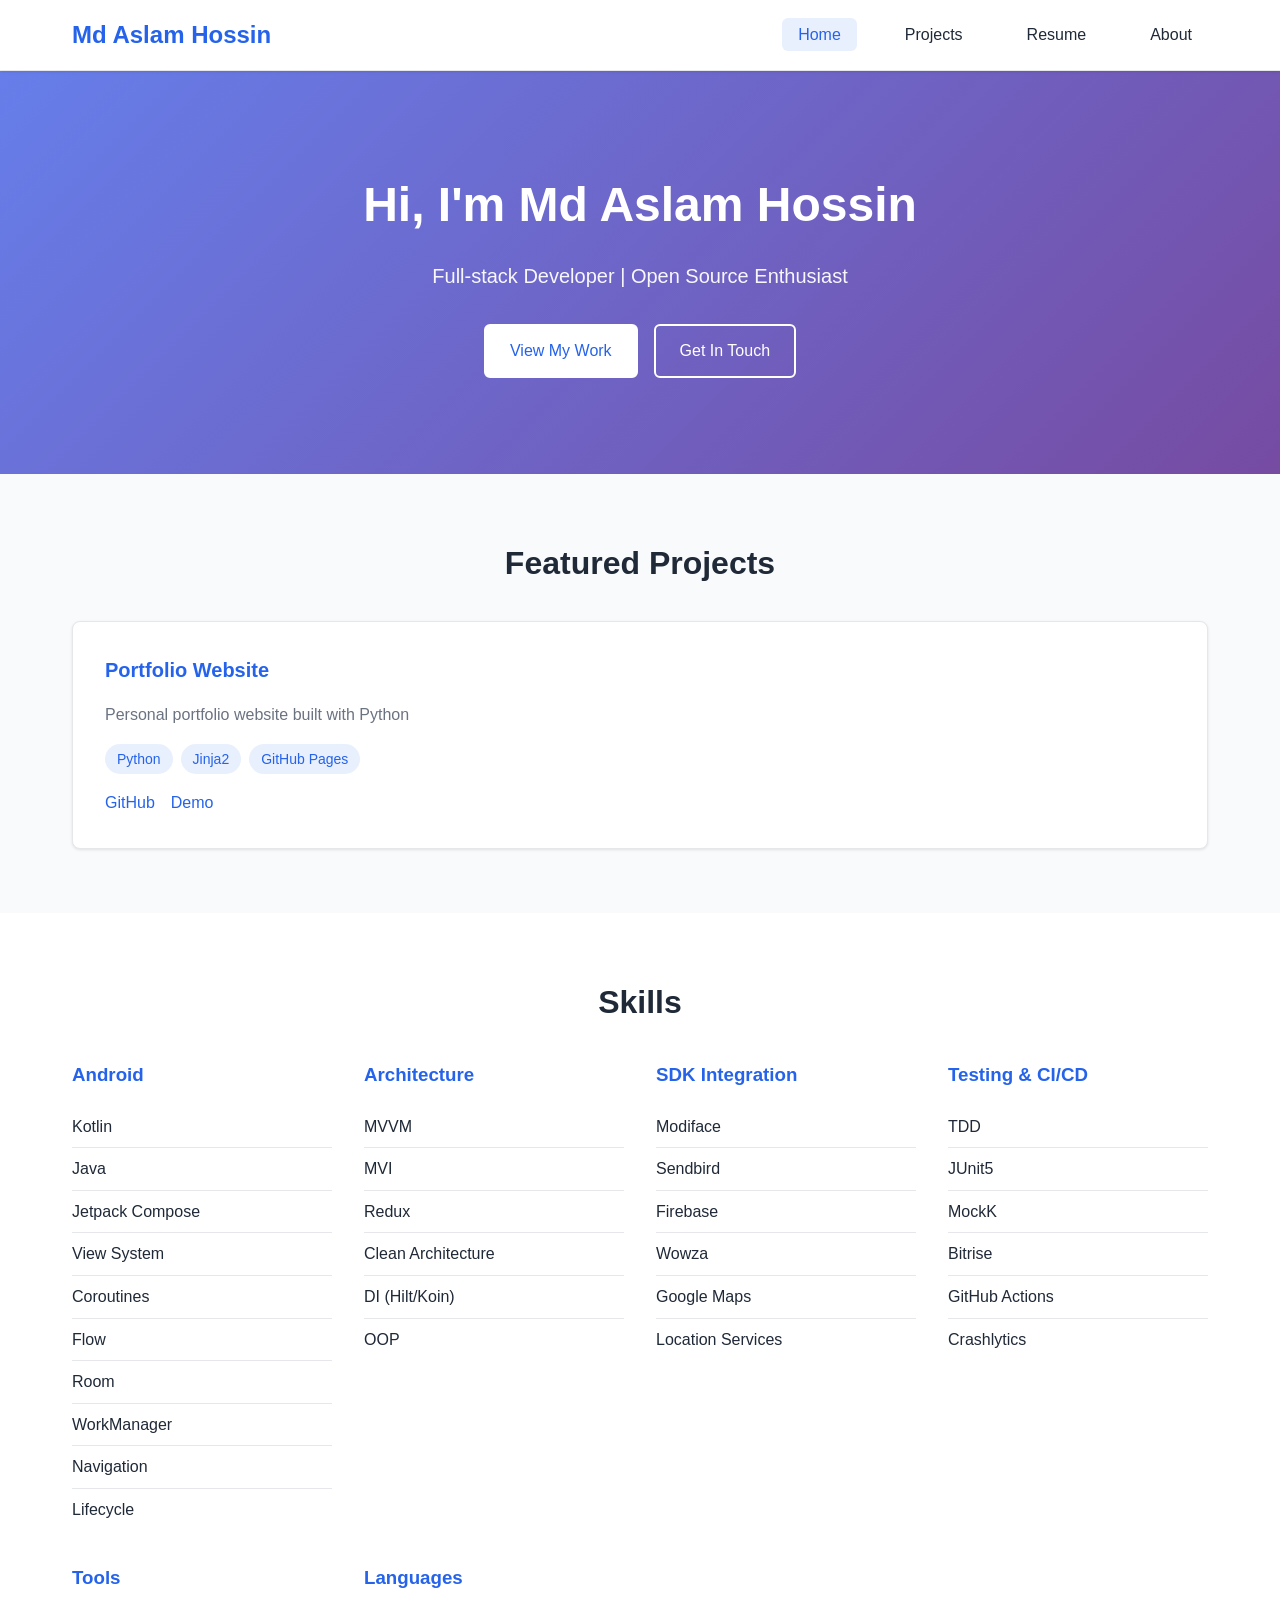
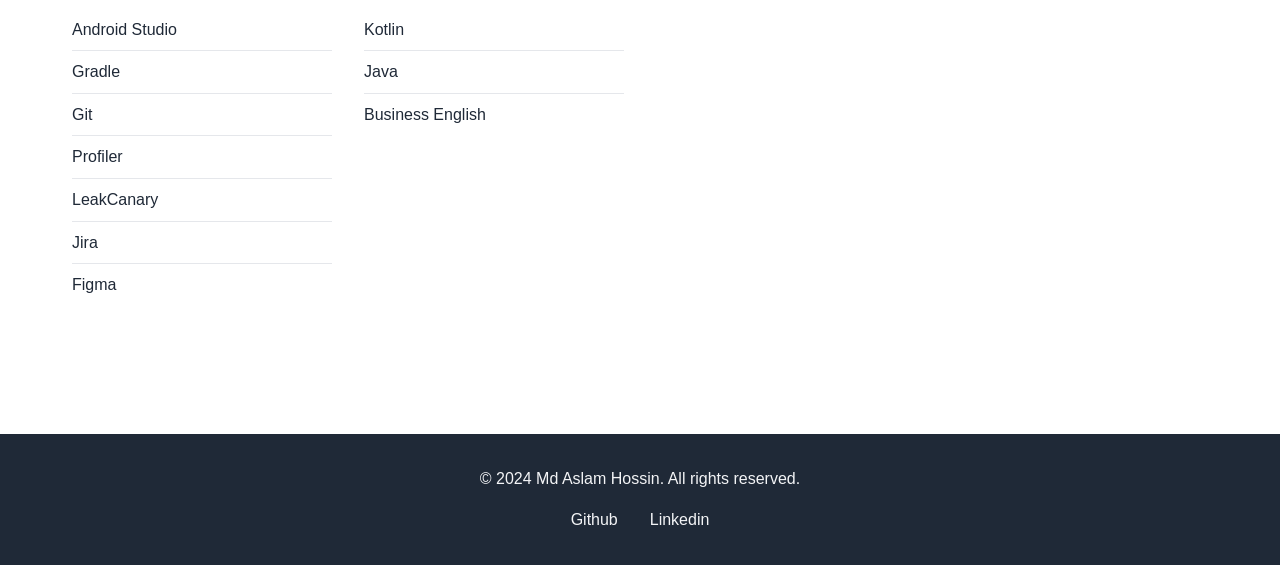
==== docs/index.html @ 5439908a "Initial portfolio commit with resume" ====
<!DOCTYPE html>
<html lang="en">
<head>
    <meta charset="UTF-8">
    <meta name="viewport" content="width=device-width, initial-scale=1.0">
    <title>Md Aslam Hossin - Android Engineer</title>
    <meta name="description" content="Android Engineer with 9+ years of experience in mobile development">
    <link rel="stylesheet" href="https://aslamhossin.github.io/static/style.css">
</head>
<body>
    <nav class="navbar">
        <div class="nav-container">
            <a href="/" class="nav-logo">Md Aslam Hossin</a>
            <ul class="nav-menu">
                <li class="nav-item"><a href="/" class="nav-link active">Home</a></li>
                <li class="nav-item"><a href="/projects.html" class="nav-link">Projects</a></li>
                <li class="nav-item"><a href="/resume.html" class="nav-link">Resume</a></li>
                <li class="nav-item"><a href="/about.html" class="nav-link">About</a></li>
            </ul>
        </div>
    </nav>

    <header class="hero">
        <div class="hero-content">
            <h1>Hi, I'm Md Aslam Hossin</h1>
            <p class="subtitle">Full-stack Developer | Open Source Enthusiast</p>
            <div class="cta-buttons">
                <a href="/projects.html" class="btn btn-primary">View My Work</a>
                <a href="mailto:aslam.iit.ju41@gmail.com" class="btn btn-secondary">Get In Touch</a>
            </div>
        </div>
    </header>

    <section class="featured-projects">
        <div class="container">
            <h2>Featured Projects</h2>
            <div class="projects-grid">
                
                <div class="project-card">
                    <h3>Portfolio Website</h3>
                    <p>Personal portfolio website built with Python</p>
                    <div class="tech-stack">
                        
                        <span class="tech-tag">Python</span>
                        
                        <span class="tech-tag">Jinja2</span>
                        
                        <span class="tech-tag">GitHub Pages</span>
                        
                    </div>
                    <div class="project-links">
                        <a href="https://github.com/aslamhossin/aslamhossin.github.io" target="_blank">GitHub</a>
                        
                        <a href="https://aslamhossin.github.io" target="_blank">Demo</a>
                        
                    </div>
                </div>
                
            </div>
        </div>
    </section>

    <section class="skills">
        <div class="container">
            <h2>Skills</h2>
            <div class="skills-grid">
                
                <div class="skill-category">
                    <h3>Android</h3>
                    <ul>
                        
                        <li>Kotlin</li>
                        
                        <li>Java</li>
                        
                        <li>Jetpack Compose</li>
                        
                        <li>View System</li>
                        
                        <li>Coroutines</li>
                        
                        <li>Flow</li>
                        
                        <li>Room</li>
                        
                        <li>WorkManager</li>
                        
                        <li>Navigation</li>
                        
                        <li>Lifecycle</li>
                        
                    </ul>
                </div>
                
                <div class="skill-category">
                    <h3>Architecture</h3>
                    <ul>
                        
                        <li>MVVM</li>
                        
                        <li>MVI</li>
                        
                        <li>Redux</li>
                        
                        <li>Clean Architecture</li>
                        
                        <li>DI (Hilt/Koin)</li>
                        
                        <li>OOP</li>
                        
                    </ul>
                </div>
                
                <div class="skill-category">
                    <h3>SDK Integration</h3>
                    <ul>
                        
                        <li>Modiface</li>
                        
                        <li>Sendbird</li>
                        
                        <li>Firebase</li>
                        
                        <li>Wowza</li>
                        
                        <li>Google Maps</li>
                        
                        <li>Location Services</li>
                        
                    </ul>
                </div>
                
                <div class="skill-category">
                    <h3>Testing &amp; CI/CD</h3>
                    <ul>
                        
                        <li>TDD</li>
                        
                        <li>JUnit5</li>
                        
                        <li>MockK</li>
                        
                        <li>Bitrise</li>
                        
                        <li>GitHub Actions</li>
                        
                        <li>Crashlytics</li>
                        
                    </ul>
                </div>
                
                <div class="skill-category">
                    <h3>Tools</h3>
                    <ul>
                        
                        <li>Android Studio</li>
                        
                        <li>Gradle</li>
                        
                        <li>Git</li>
                        
                        <li>Profiler</li>
                        
                        <li>LeakCanary</li>
                        
                        <li>Jira</li>
                        
                        <li>Figma</li>
                        
                    </ul>
                </div>
                
                <div class="skill-category">
                    <h3>Languages</h3>
                    <ul>
                        
                        <li>Kotlin</li>
                        
                        <li>Java</li>
                        
                        <li>Business English</li>
                        
                    </ul>
                </div>
                
            </div>
        </div>
    </section>

    <footer class="footer">
        <div class="footer-content">
            <p>&copy; 2024 Md Aslam Hossin. All rights reserved.</p>
            <div class="social-links">
                
                <a href="https://github.com/aslamhossin" target="_blank">github</a>
                
                <a href="https://linkedin.com/in/aslamhossin" target="_blank">linkedin</a>
                
            </div>
        </div>
    </footer>
</body>
</html>
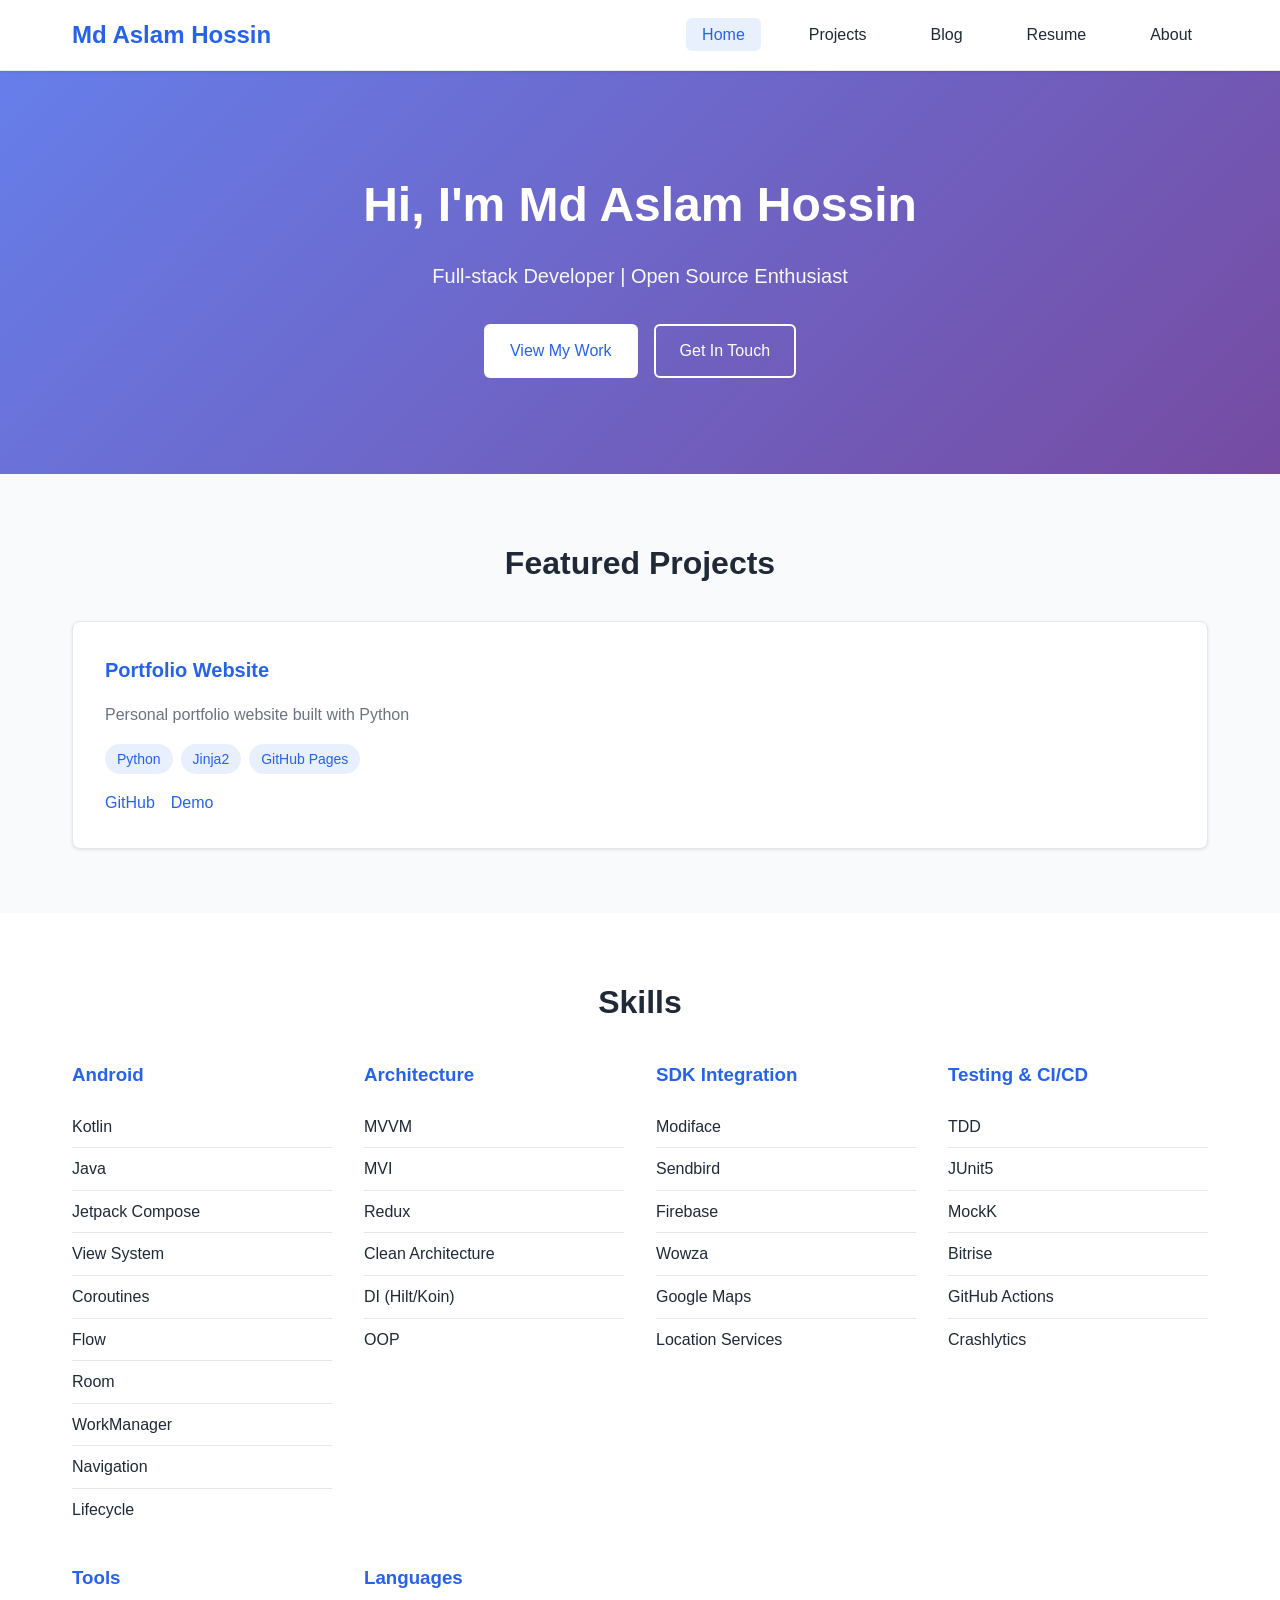
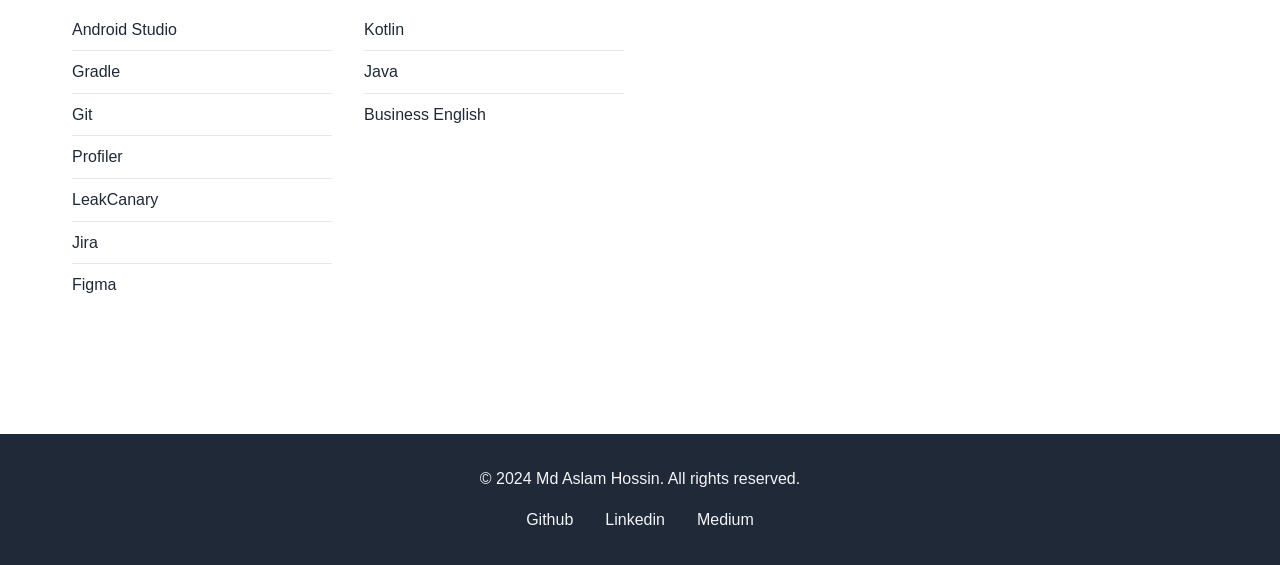
==== commit 734be56c: "Add Medium blog section and update navigation" ====
--- a/docs/index.html
+++ b/docs/index.html
@@ -14,6 +14,7 @@
             <ul class="nav-menu">
                 <li class="nav-item"><a href="/" class="nav-link active">Home</a></li>
                 <li class="nav-item"><a href="/projects.html" class="nav-link">Projects</a></li>
+                <li class="nav-item"><a href="/blog.html" class="nav-link">Blog</a></li>
                 <li class="nav-item"><a href="/resume.html" class="nav-link">Resume</a></li>
                 <li class="nav-item"><a href="/about.html" class="nav-link">About</a></li>
             </ul>
@@ -196,6 +197,8 @@
                 
                 <a href="https://linkedin.com/in/aslamhossin" target="_blank">linkedin</a>
                 
+                <a href="https://medium.com/@aslam.iit.ju41" target="_blank">medium</a>
+                
             </div>
         </div>
     </footer>
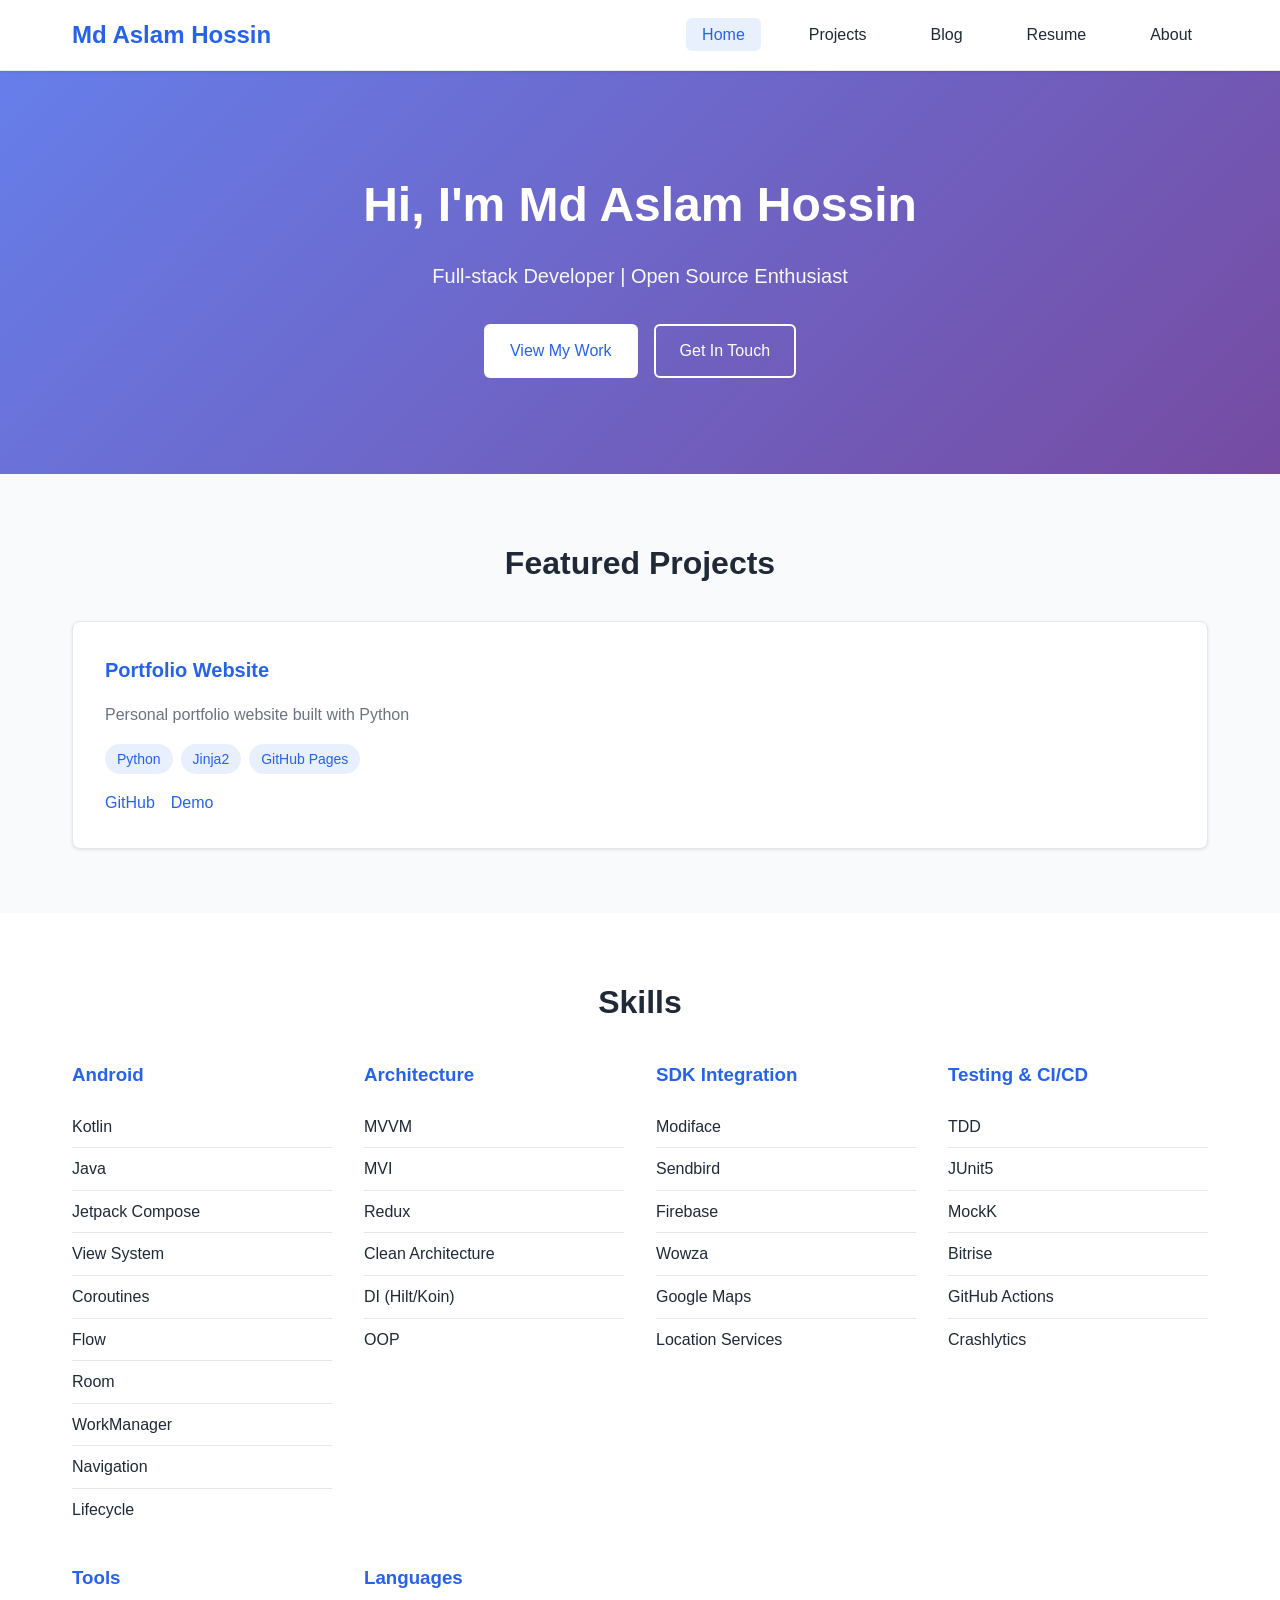
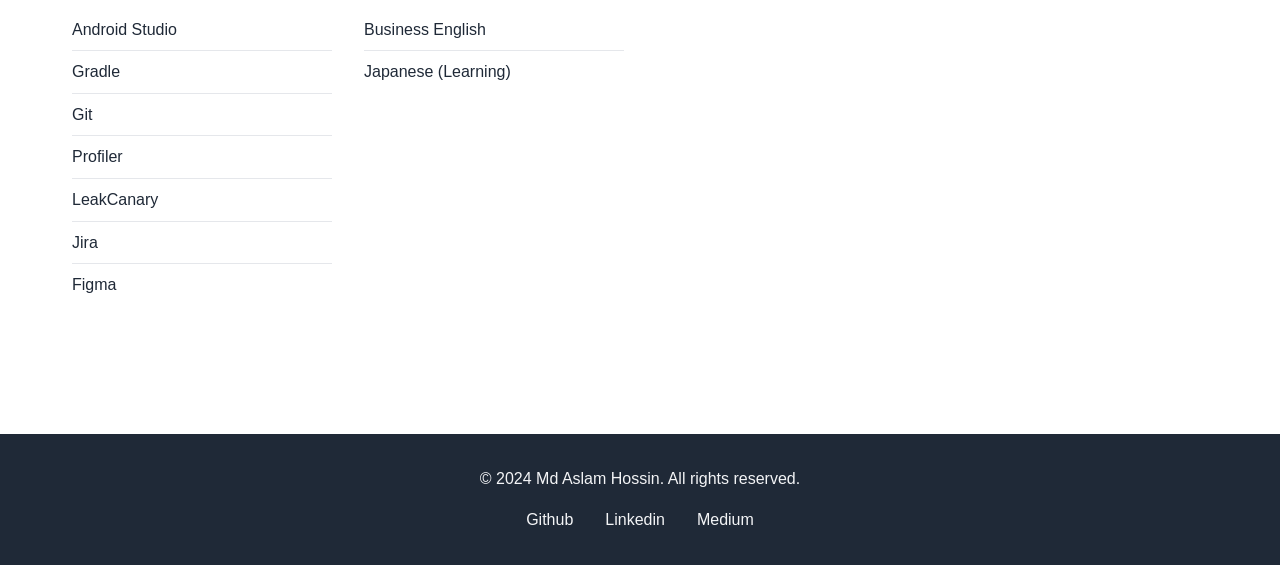
==== commit 6064e52b: "Fix Languages section - remove programming languages, add human languages" ====
--- a/docs/index.html
+++ b/docs/index.html
@@ -175,11 +175,9 @@
                     <h3>Languages</h3>
                     <ul>
                         
-                        <li>Kotlin</li>
-                        
-                        <li>Java</li>
-                        
                         <li>Business English</li>
+                        
+                        <li>Japanese (Learning)</li>
                         
                     </ul>
                 </div>
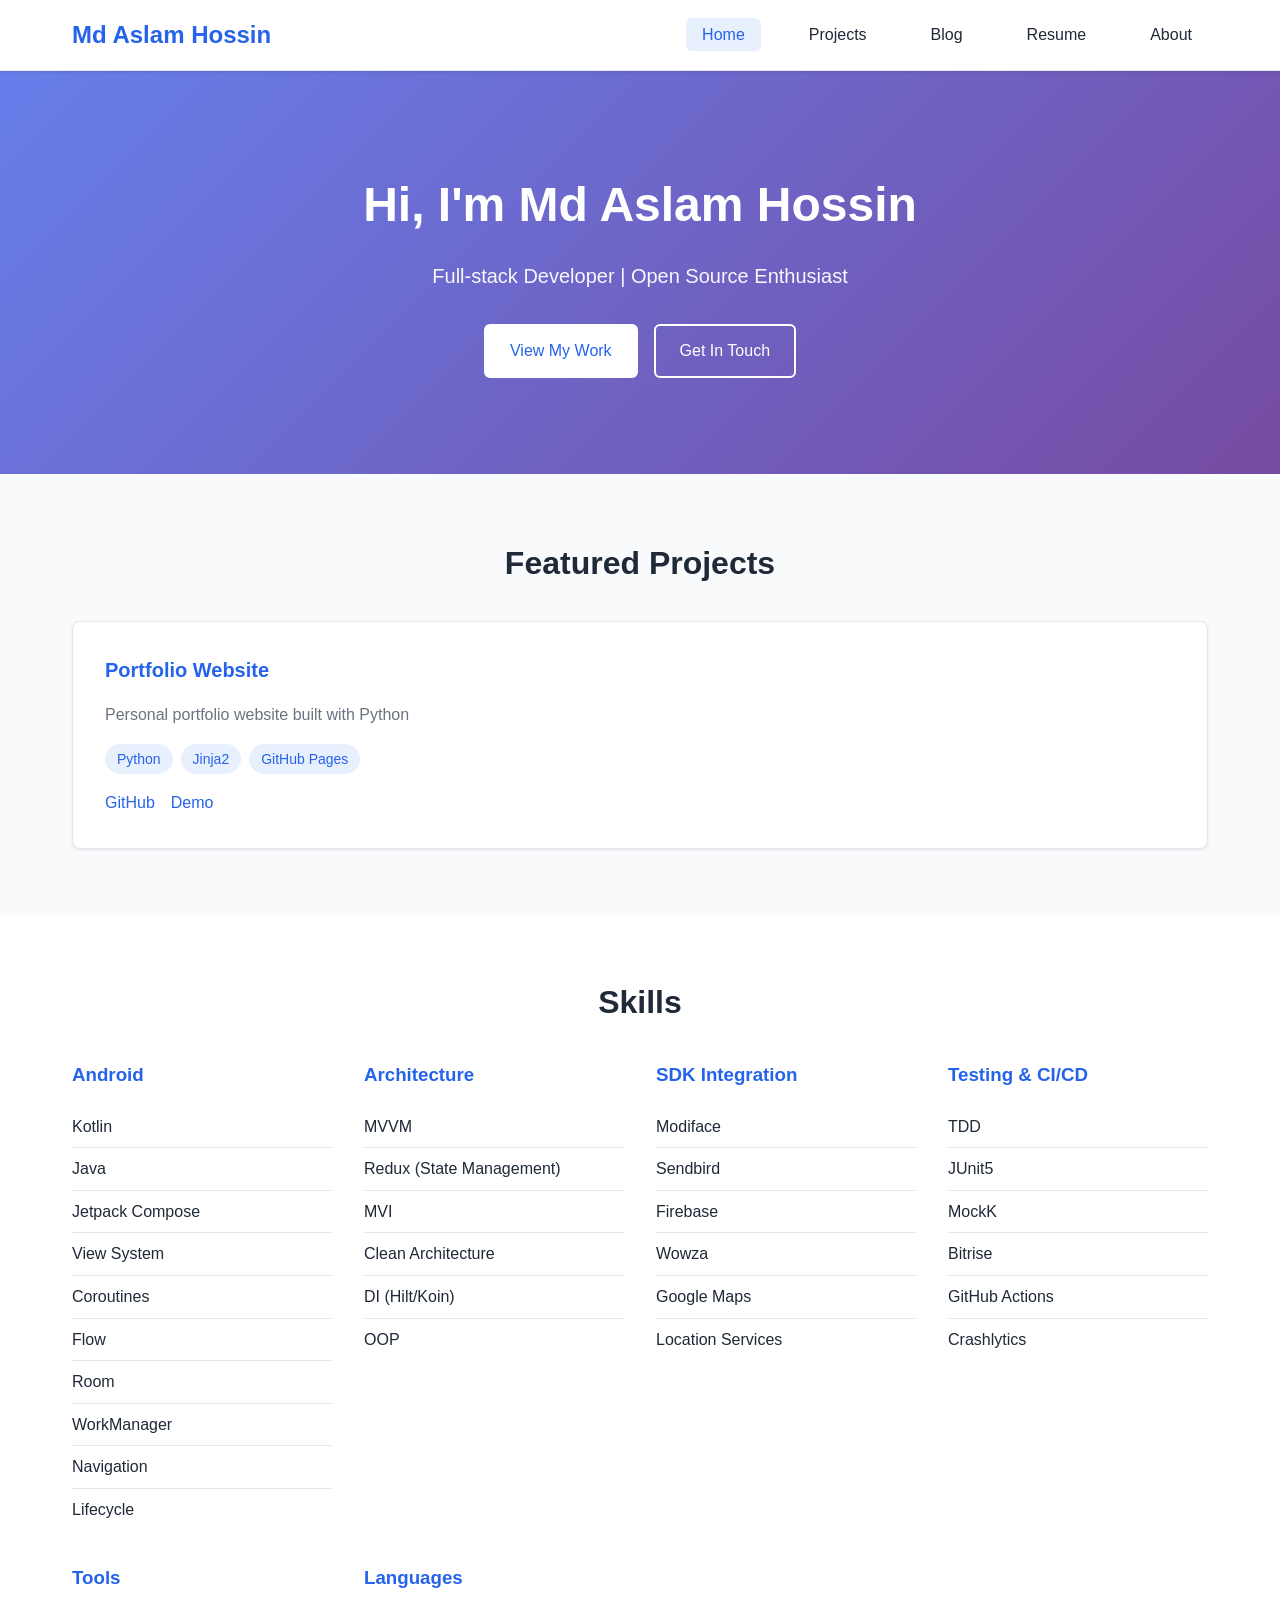
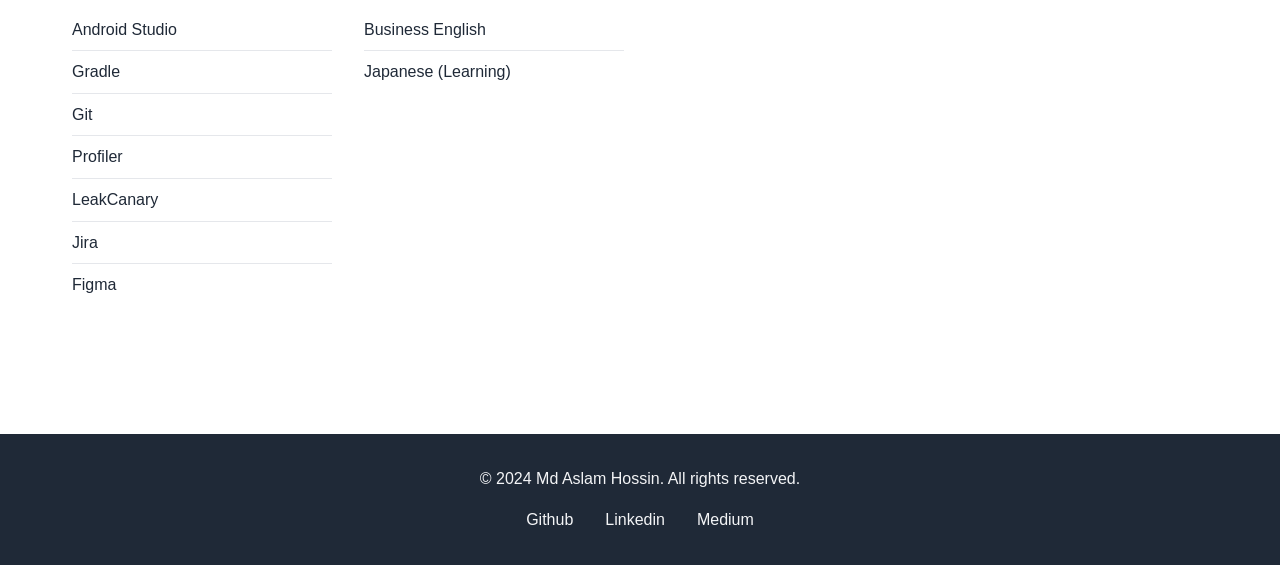
==== commit 417972d0: "Highlight Redux State Management architecture expertise at Rakuten Ichiba" ====
--- a/docs/index.html
+++ b/docs/index.html
@@ -99,9 +99,9 @@
                         
                         <li>MVVM</li>
                         
+                        <li>Redux (State Management)</li>
+                        
                         <li>MVI</li>
-                        
-                        <li>Redux</li>
                         
                         <li>Clean Architecture</li>
                         
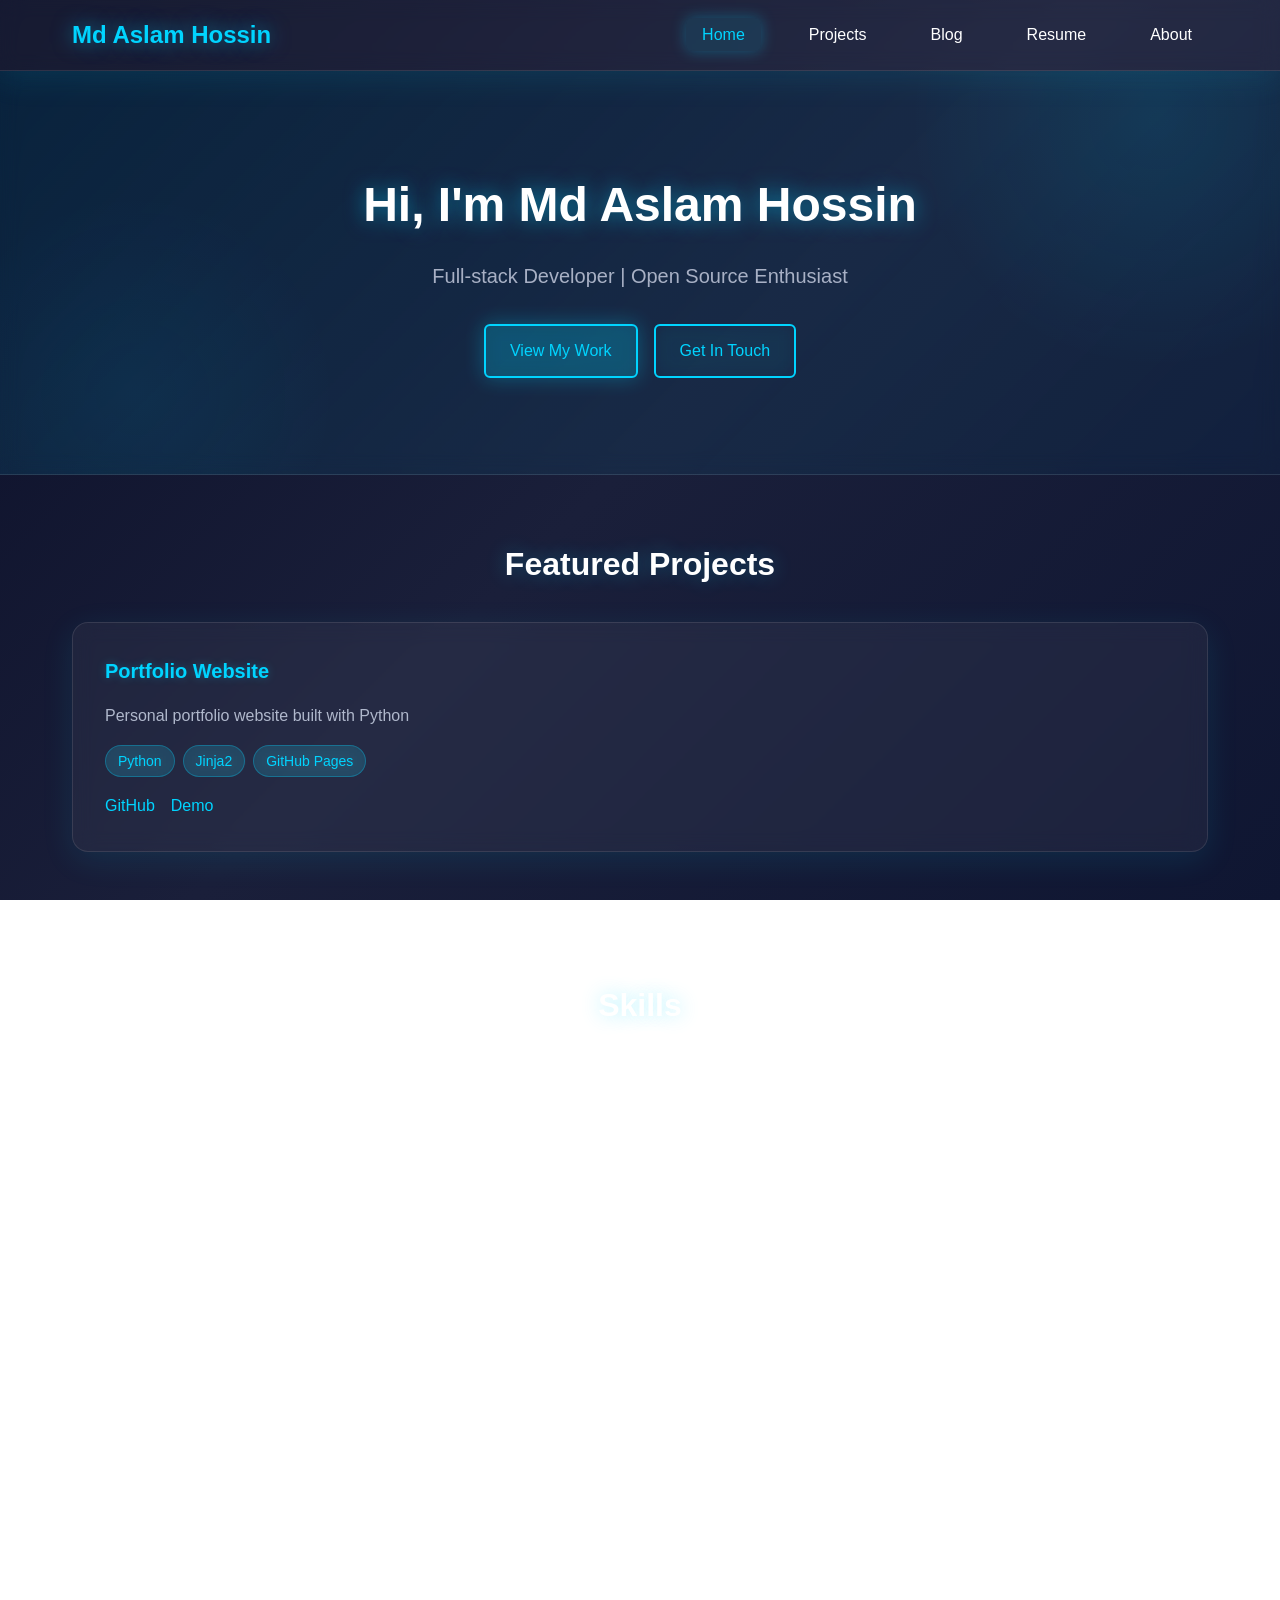
==== commit bf8041d1: "feat: add ichiba-specific skills (recycler view, repository pattern, memory management, analytics, i" ====
--- a/docs/index.html
+++ b/docs/index.html
@@ -78,6 +78,8 @@
                         
                         <li>View System</li>
                         
+                        <li>RecyclerView</li>
+                        
                         <li>Coroutines</li>
                         
                         <li>Flow</li>
@@ -105,6 +107,8 @@
                         
                         <li>Clean Architecture</li>
                         
+                        <li>Repository Pattern</li>
+                        
                         <li>DI (Hilt/Koin)</li>
                         
                         <li>OOP</li>
@@ -113,6 +117,23 @@
                 </div>
                 
                 <div class="skill-category">
+                    <h3>Performance &amp; Optimization</h3>
+                    <ul>
+                        
+                        <li>Memory Management</li>
+                        
+                        <li>Heap Analysis</li>
+                        
+                        <li>LeakCanary</li>
+                        
+                        <li>Profiler</li>
+                        
+                        <li>ANR Prevention</li>
+                        
+                    </ul>
+                </div>
+                
+                <div class="skill-category">
                     <h3>SDK Integration</h3>
                     <ul>
                         
@@ -122,6 +143,8 @@
                         
                         <li>Firebase</li>
                         
+                        <li>Analytics SDK</li>
+                        
                         <li>Wowza</li>
                         
                         <li>Google Maps</li>
@@ -141,11 +164,30 @@
                         
                         <li>MockK</li>
                         
+                        <li>Integration Testing</li>
+                        
                         <li>Bitrise</li>
                         
                         <li>GitHub Actions</li>
                         
                         <li>Crashlytics</li>
+                        
+                    </ul>
+                </div>
+                
+                <div class="skill-category">
+                    <h3>E-commerce</h3>
+                    <ul>
+                        
+                        <li>Inventory Management</li>
+                        
+                        <li>Cart Management</li>
+                        
+                        <li>Payment Integration</li>
+                        
+                        <li>Product Catalog</li>
+                        
+                        <li>Stock Handling</li>
                         
                     </ul>
                 </div>
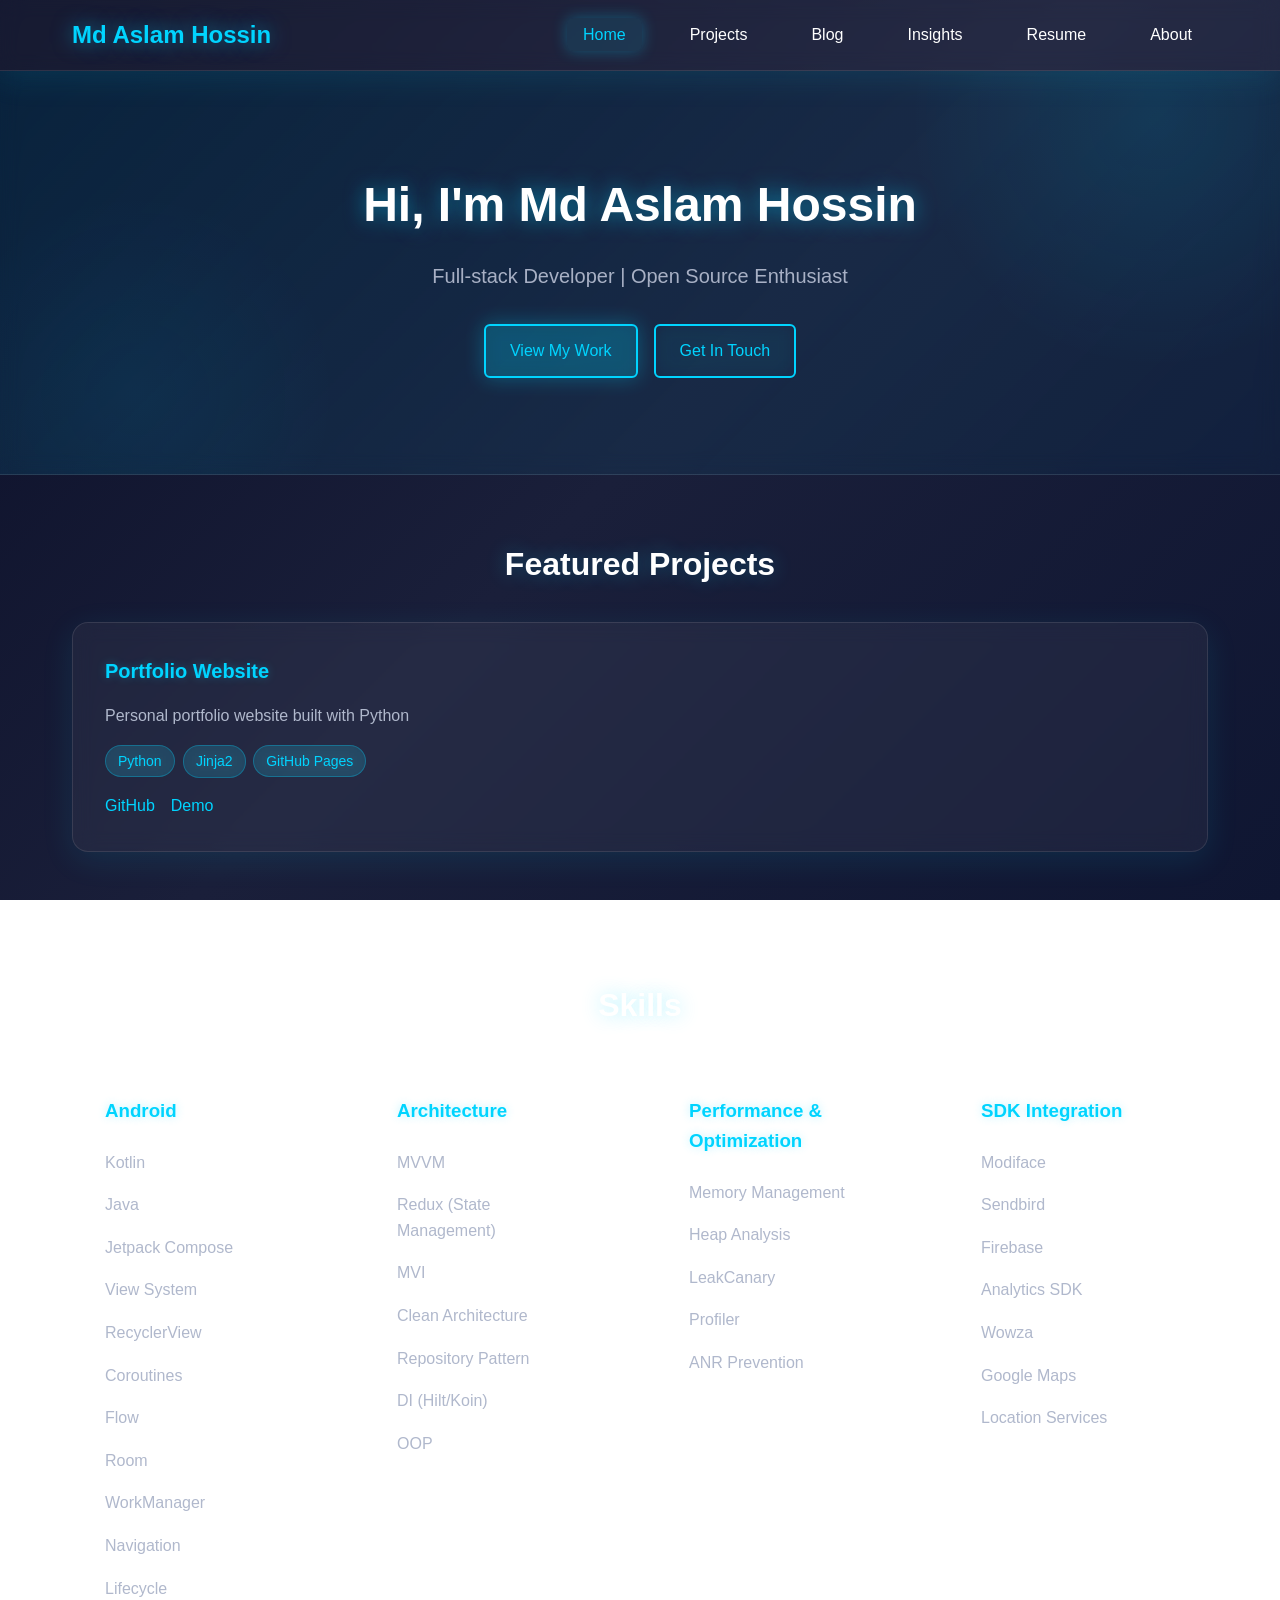
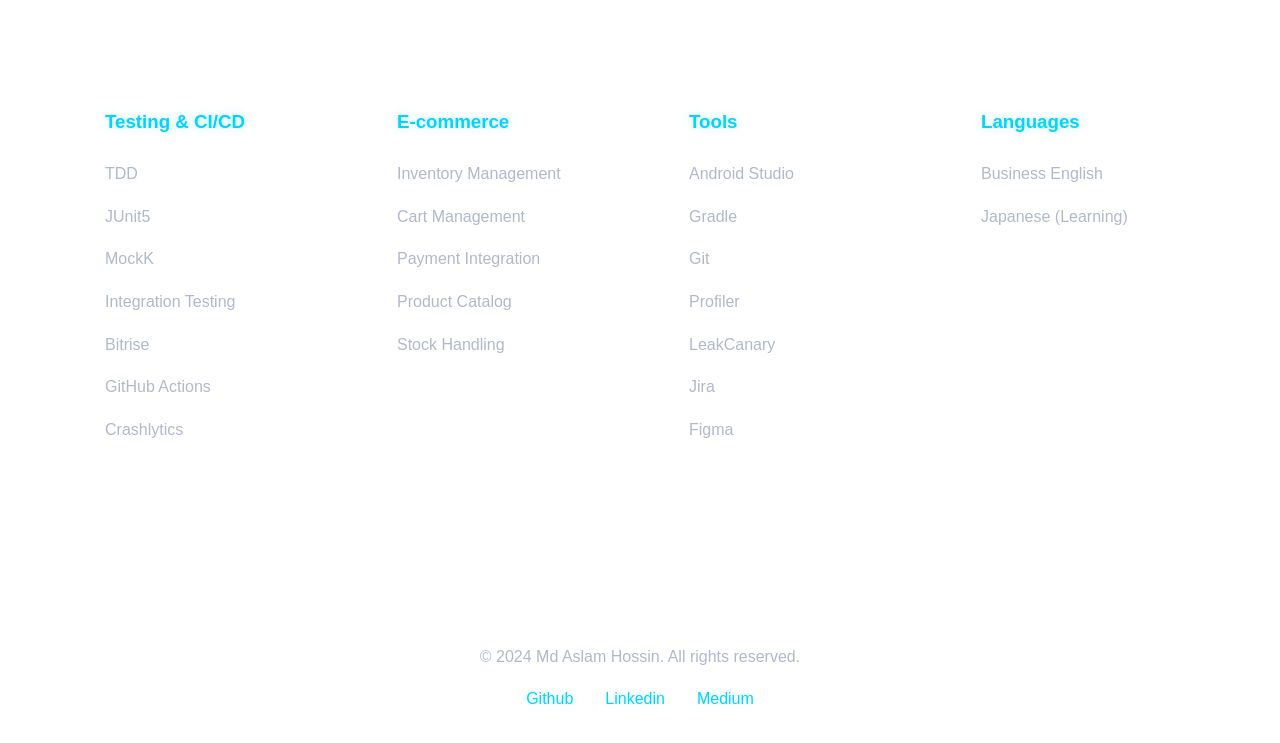
==== commit 84ce4ca2: "feat: add insights page with cross-platform design patterns table" ====
--- a/docs/index.html
+++ b/docs/index.html
@@ -15,6 +15,7 @@
                 <li class="nav-item"><a href="/" class="nav-link active">Home</a></li>
                 <li class="nav-item"><a href="/projects.html" class="nav-link">Projects</a></li>
                 <li class="nav-item"><a href="/blog.html" class="nav-link">Blog</a></li>
+                <li class="nav-item"><a href="/insights.html" class="nav-link">Insights</a></li>
                 <li class="nav-item"><a href="/resume.html" class="nav-link">Resume</a></li>
                 <li class="nav-item"><a href="/about.html" class="nav-link">About</a></li>
             </ul>
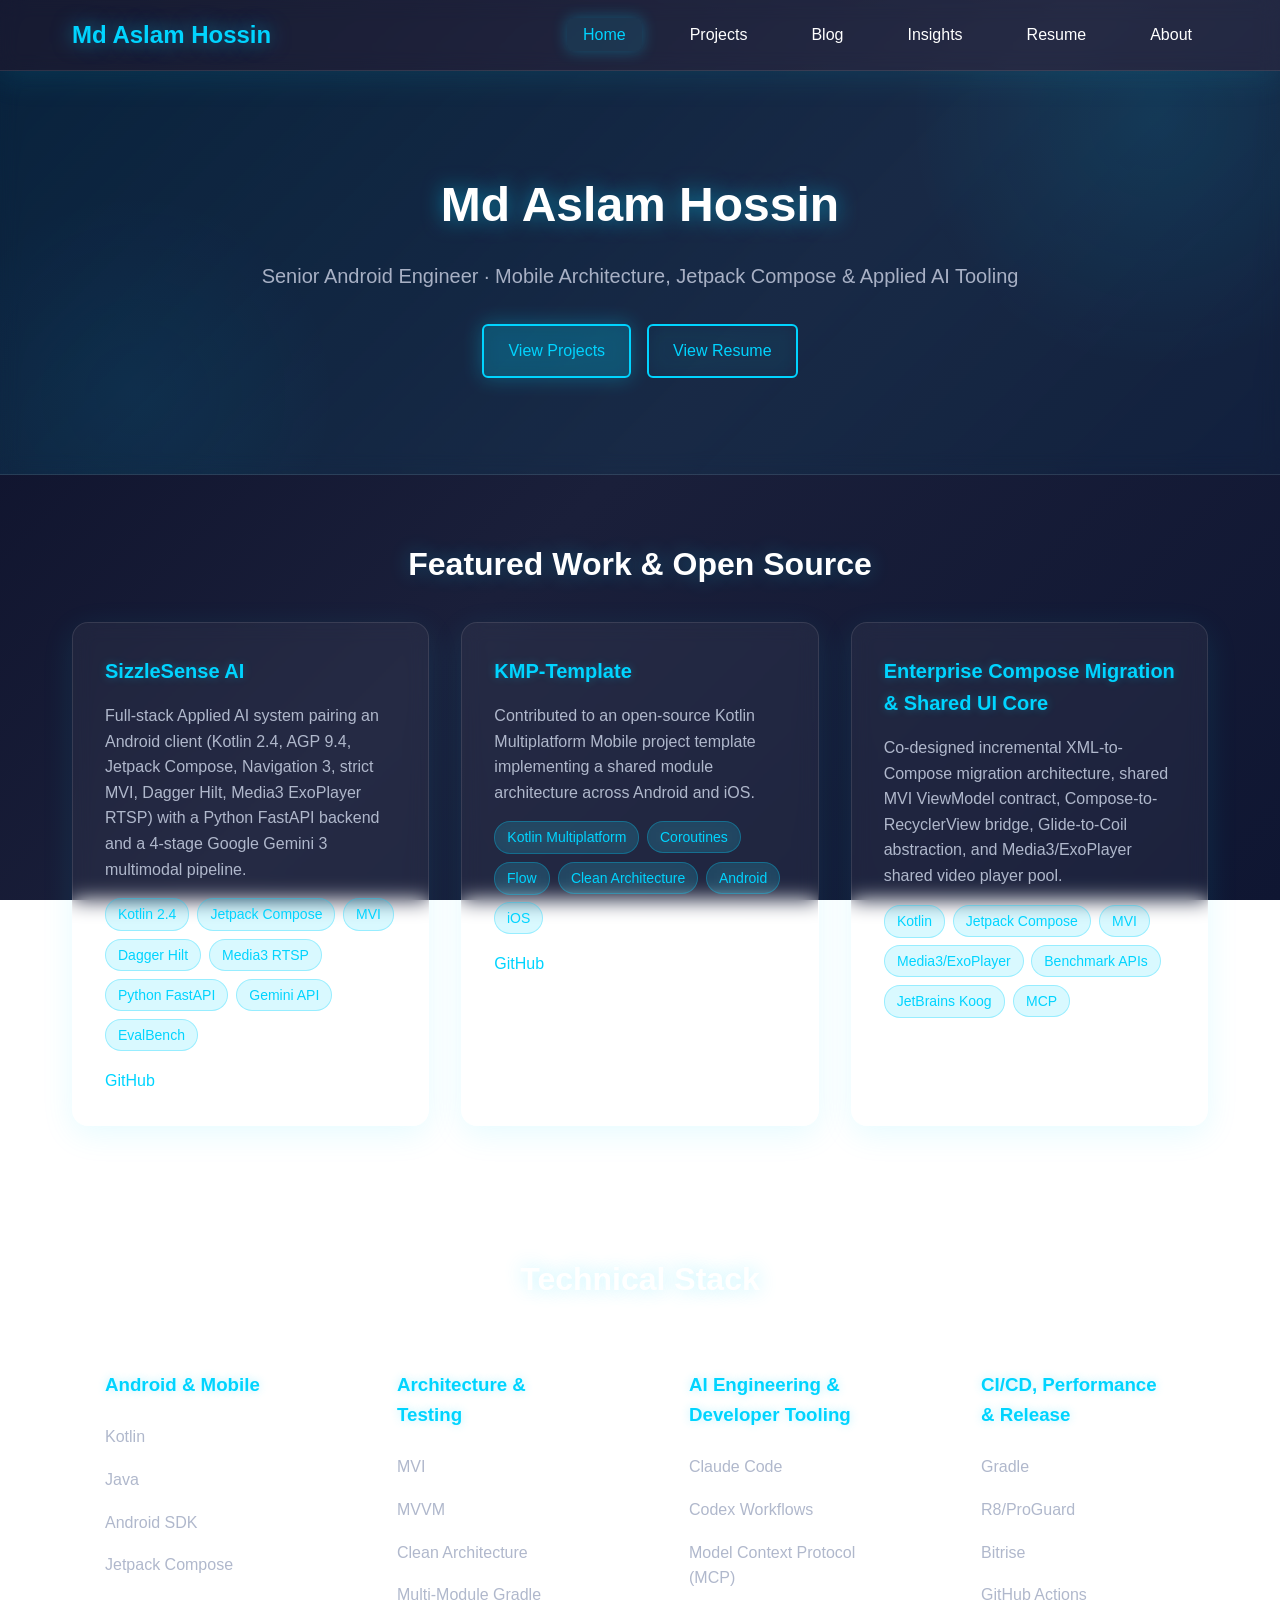
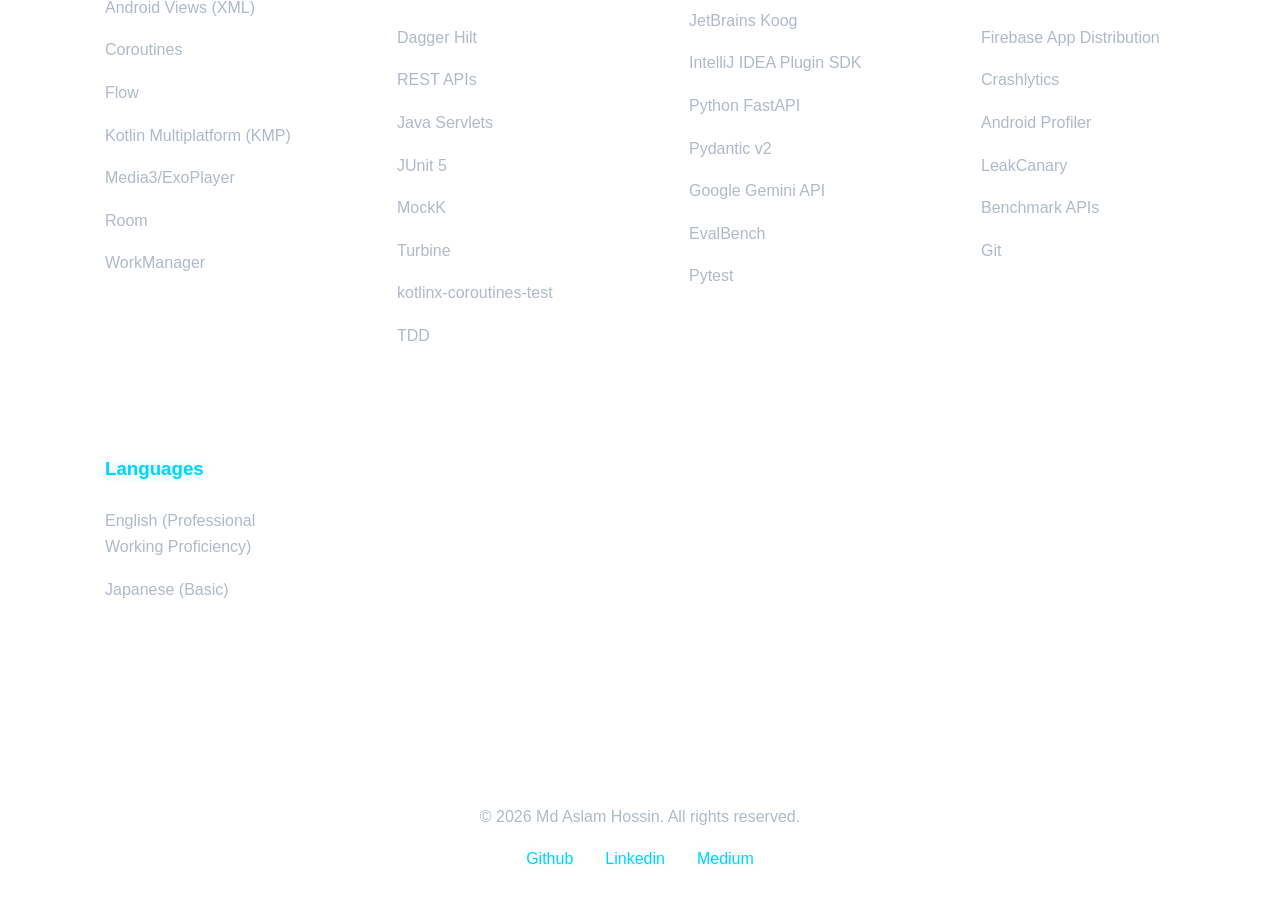
==== commit 28793fe3: "Update portfolio, projects, and NDA-safe resume for 2026" ====
--- a/docs/index.html
+++ b/docs/index.html
@@ -3,8 +3,8 @@
 <head>
     <meta charset="UTF-8">
     <meta name="viewport" content="width=device-width, initial-scale=1.0">
-    <title>Md Aslam Hossin - Android Engineer</title>
-    <meta name="description" content="Android Engineer with 9+ years of experience in mobile development">
+    <title>Md Aslam Hossin | Senior Android Engineer</title>
+    <meta name="description" content="Senior Android Engineer in Tokyo/Kanagawa with 9+ years of experience in Kotlin, Jetpack Compose, Mobile Architecture, and Applied AI Developer Tooling.">
     <link rel="stylesheet" href="https://aslamhossin.github.io/static/style.css">
 </head>
 <body>
@@ -24,38 +24,101 @@
 
     <header class="hero">
         <div class="hero-content">
-            <h1>Hi, I'm Md Aslam Hossin</h1>
-            <p class="subtitle">Full-stack Developer | Open Source Enthusiast</p>
+            <h1>Md Aslam Hossin</h1>
+            <p class="subtitle">Senior Android Engineer · Mobile Architecture, Jetpack Compose &amp; Applied AI Tooling</p>
             <div class="cta-buttons">
-                <a href="/projects.html" class="btn btn-primary">View My Work</a>
-                <a href="mailto:aslam.iit.ju41@gmail.com" class="btn btn-secondary">Get In Touch</a>
+                <a href="/projects.html" class="btn btn-primary">View Projects</a>
+                <a href="/resume.html" class="btn btn-secondary">View Resume</a>
             </div>
         </div>
     </header>
 
     <section class="featured-projects">
         <div class="container">
-            <h2>Featured Projects</h2>
+            <h2>Featured Work &amp; Open Source</h2>
             <div class="projects-grid">
                 
                 <div class="project-card">
-                    <h3>Portfolio Website</h3>
-                    <p>Personal portfolio website built with Python</p>
+                    <h3>SizzleSense AI</h3>
+                    <p>Full-stack Applied AI system pairing an Android client (Kotlin 2.4, AGP 9.4, Jetpack Compose, Navigation 3, strict MVI, Dagger Hilt, Media3 ExoPlayer RTSP) with a Python FastAPI backend and a 4-stage Google Gemini 3 multimodal pipeline.</p>
                     <div class="tech-stack">
                         
-                        <span class="tech-tag">Python</span>
-                        
-                        <span class="tech-tag">Jinja2</span>
-                        
-                        <span class="tech-tag">GitHub Pages</span>
-                        
-                    </div>
+                        <span class="tech-tag">Kotlin 2.4</span>
+                        
+                        <span class="tech-tag">Jetpack Compose</span>
+                        
+                        <span class="tech-tag">MVI</span>
+                        
+                        <span class="tech-tag">Dagger Hilt</span>
+                        
+                        <span class="tech-tag">Media3 RTSP</span>
+                        
+                        <span class="tech-tag">Python FastAPI</span>
+                        
+                        <span class="tech-tag">Gemini API</span>
+                        
+                        <span class="tech-tag">EvalBench</span>
+                        
+                    </div>
+                    
                     <div class="project-links">
-                        <a href="https://github.com/aslamhossin/aslamhossin.github.io" target="_blank">GitHub</a>
-                        
-                        <a href="https://aslamhossin.github.io" target="_blank">Demo</a>
-                        
-                    </div>
+                        
+                        <a href="https://github.com/aslamhossin/sizzlesense-ai" target="_blank" rel="noopener">GitHub</a>
+                        
+                        
+                    </div>
+                    
+                </div>
+                
+                <div class="project-card">
+                    <h3>KMP-Template</h3>
+                    <p>Contributed to an open-source Kotlin Multiplatform Mobile project template implementing a shared module architecture across Android and iOS.</p>
+                    <div class="tech-stack">
+                        
+                        <span class="tech-tag">Kotlin Multiplatform</span>
+                        
+                        <span class="tech-tag">Coroutines</span>
+                        
+                        <span class="tech-tag">Flow</span>
+                        
+                        <span class="tech-tag">Clean Architecture</span>
+                        
+                        <span class="tech-tag">Android</span>
+                        
+                        <span class="tech-tag">iOS</span>
+                        
+                    </div>
+                    
+                    <div class="project-links">
+                        
+                        <a href="https://github.com/ml-opensource/KMP-Template" target="_blank" rel="noopener">GitHub</a>
+                        
+                        
+                    </div>
+                    
+                </div>
+                
+                <div class="project-card">
+                    <h3>Enterprise Compose Migration &amp; Shared UI Core</h3>
+                    <p>Co-designed incremental XML-to-Compose migration architecture, shared MVI ViewModel contract, Compose-to-RecyclerView bridge, Glide-to-Coil abstraction, and Media3/ExoPlayer shared video player pool.</p>
+                    <div class="tech-stack">
+                        
+                        <span class="tech-tag">Kotlin</span>
+                        
+                        <span class="tech-tag">Jetpack Compose</span>
+                        
+                        <span class="tech-tag">MVI</span>
+                        
+                        <span class="tech-tag">Media3/ExoPlayer</span>
+                        
+                        <span class="tech-tag">Benchmark APIs</span>
+                        
+                        <span class="tech-tag">JetBrains Koog</span>
+                        
+                        <span class="tech-tag">MCP</span>
+                        
+                    </div>
+                    
                 </div>
                 
             </div>
@@ -64,153 +127,120 @@
 
     <section class="skills">
         <div class="container">
-            <h2>Skills</h2>
+            <h2>Technical Stack</h2>
             <div class="skills-grid">
                 
                 <div class="skill-category">
-                    <h3>Android</h3>
+                    <h3>Android &amp; Mobile</h3>
                     <ul>
                         
                         <li>Kotlin</li>
                         
                         <li>Java</li>
                         
+                        <li>Android SDK</li>
+                        
                         <li>Jetpack Compose</li>
                         
-                        <li>View System</li>
-                        
-                        <li>RecyclerView</li>
+                        <li>Android Views (XML)</li>
                         
                         <li>Coroutines</li>
                         
                         <li>Flow</li>
                         
+                        <li>Kotlin Multiplatform (KMP)</li>
+                        
+                        <li>Media3/ExoPlayer</li>
+                        
                         <li>Room</li>
                         
                         <li>WorkManager</li>
                         
-                        <li>Navigation</li>
-                        
-                        <li>Lifecycle</li>
-                        
-                    </ul>
-                </div>
-                
-                <div class="skill-category">
-                    <h3>Architecture</h3>
-                    <ul>
+                    </ul>
+                </div>
+                
+                <div class="skill-category">
+                    <h3>Architecture &amp; Testing</h3>
+                    <ul>
+                        
+                        <li>MVI</li>
                         
                         <li>MVVM</li>
                         
-                        <li>Redux (State Management)</li>
-                        
-                        <li>MVI</li>
-                        
                         <li>Clean Architecture</li>
                         
-                        <li>Repository Pattern</li>
-                        
-                        <li>DI (Hilt/Koin)</li>
-                        
-                        <li>OOP</li>
-                        
-                    </ul>
-                </div>
-                
-                <div class="skill-category">
-                    <h3>Performance &amp; Optimization</h3>
-                    <ul>
-                        
-                        <li>Memory Management</li>
-                        
-                        <li>Heap Analysis</li>
+                        <li>Multi-Module Gradle</li>
+                        
+                        <li>Dagger Hilt</li>
+                        
+                        <li>REST APIs</li>
+                        
+                        <li>Java Servlets</li>
+                        
+                        <li>JUnit 5</li>
+                        
+                        <li>MockK</li>
+                        
+                        <li>Turbine</li>
+                        
+                        <li>kotlinx-coroutines-test</li>
+                        
+                        <li>TDD</li>
+                        
+                    </ul>
+                </div>
+                
+                <div class="skill-category">
+                    <h3>AI Engineering &amp; Developer Tooling</h3>
+                    <ul>
+                        
+                        <li>Claude Code</li>
+                        
+                        <li>Codex Workflows</li>
+                        
+                        <li>Model Context Protocol (MCP)</li>
+                        
+                        <li>JetBrains Koog</li>
+                        
+                        <li>IntelliJ IDEA Plugin SDK</li>
+                        
+                        <li>Python FastAPI</li>
+                        
+                        <li>Pydantic v2</li>
+                        
+                        <li>Google Gemini API</li>
+                        
+                        <li>EvalBench</li>
+                        
+                        <li>Pytest</li>
+                        
+                    </ul>
+                </div>
+                
+                <div class="skill-category">
+                    <h3>CI/CD, Performance &amp; Release</h3>
+                    <ul>
+                        
+                        <li>Gradle</li>
+                        
+                        <li>R8/ProGuard</li>
+                        
+                        <li>Bitrise</li>
+                        
+                        <li>GitHub Actions</li>
+                        
+                        <li>Firebase App Distribution</li>
+                        
+                        <li>Crashlytics</li>
+                        
+                        <li>Android Profiler</li>
                         
                         <li>LeakCanary</li>
                         
-                        <li>Profiler</li>
-                        
-                        <li>ANR Prevention</li>
-                        
-                    </ul>
-                </div>
-                
-                <div class="skill-category">
-                    <h3>SDK Integration</h3>
-                    <ul>
-                        
-                        <li>Modiface</li>
-                        
-                        <li>Sendbird</li>
-                        
-                        <li>Firebase</li>
-                        
-                        <li>Analytics SDK</li>
-                        
-                        <li>Wowza</li>
-                        
-                        <li>Google Maps</li>
-                        
-                        <li>Location Services</li>
-                        
-                    </ul>
-                </div>
-                
-                <div class="skill-category">
-                    <h3>Testing &amp; CI/CD</h3>
-                    <ul>
-                        
-                        <li>TDD</li>
-                        
-                        <li>JUnit5</li>
-                        
-                        <li>MockK</li>
-                        
-                        <li>Integration Testing</li>
-                        
-                        <li>Bitrise</li>
-                        
-                        <li>GitHub Actions</li>
-                        
-                        <li>Crashlytics</li>
-                        
-                    </ul>
-                </div>
-                
-                <div class="skill-category">
-                    <h3>E-commerce</h3>
-                    <ul>
-                        
-                        <li>Inventory Management</li>
-                        
-                        <li>Cart Management</li>
-                        
-                        <li>Payment Integration</li>
-                        
-                        <li>Product Catalog</li>
-                        
-                        <li>Stock Handling</li>
-                        
-                    </ul>
-                </div>
-                
-                <div class="skill-category">
-                    <h3>Tools</h3>
-                    <ul>
-                        
-                        <li>Android Studio</li>
-                        
-                        <li>Gradle</li>
+                        <li>Benchmark APIs</li>
                         
                         <li>Git</li>
                         
-                        <li>Profiler</li>
-                        
-                        <li>LeakCanary</li>
-                        
-                        <li>Jira</li>
-                        
-                        <li>Figma</li>
-                        
                     </ul>
                 </div>
                 
@@ -218,9 +248,9 @@
                     <h3>Languages</h3>
                     <ul>
                         
-                        <li>Business English</li>
-                        
-                        <li>Japanese (Learning)</li>
+                        <li>English (Professional Working Proficiency)</li>
+                        
+                        <li>Japanese (Basic)</li>
                         
                     </ul>
                 </div>
@@ -231,14 +261,14 @@
 
     <footer class="footer">
         <div class="footer-content">
-            <p>&copy; 2024 Md Aslam Hossin. All rights reserved.</p>
+            <p>&copy; 2026 Md Aslam Hossin. All rights reserved.</p>
             <div class="social-links">
                 
-                <a href="https://github.com/aslamhossin" target="_blank">github</a>
-                
-                <a href="https://linkedin.com/in/aslamhossin" target="_blank">linkedin</a>
-                
-                <a href="https://medium.com/@aslam.iit.ju41" target="_blank">medium</a>
+                <a href="https://github.com/aslamhossin" target="_blank" rel="noopener">github</a>
+                
+                <a href="https://linkedin.com/in/aslamhossin" target="_blank" rel="noopener">linkedin</a>
+                
+                <a href="https://medium.com/@aslam.iit.ju41" target="_blank" rel="noopener">medium</a>
                 
             </div>
         </div>
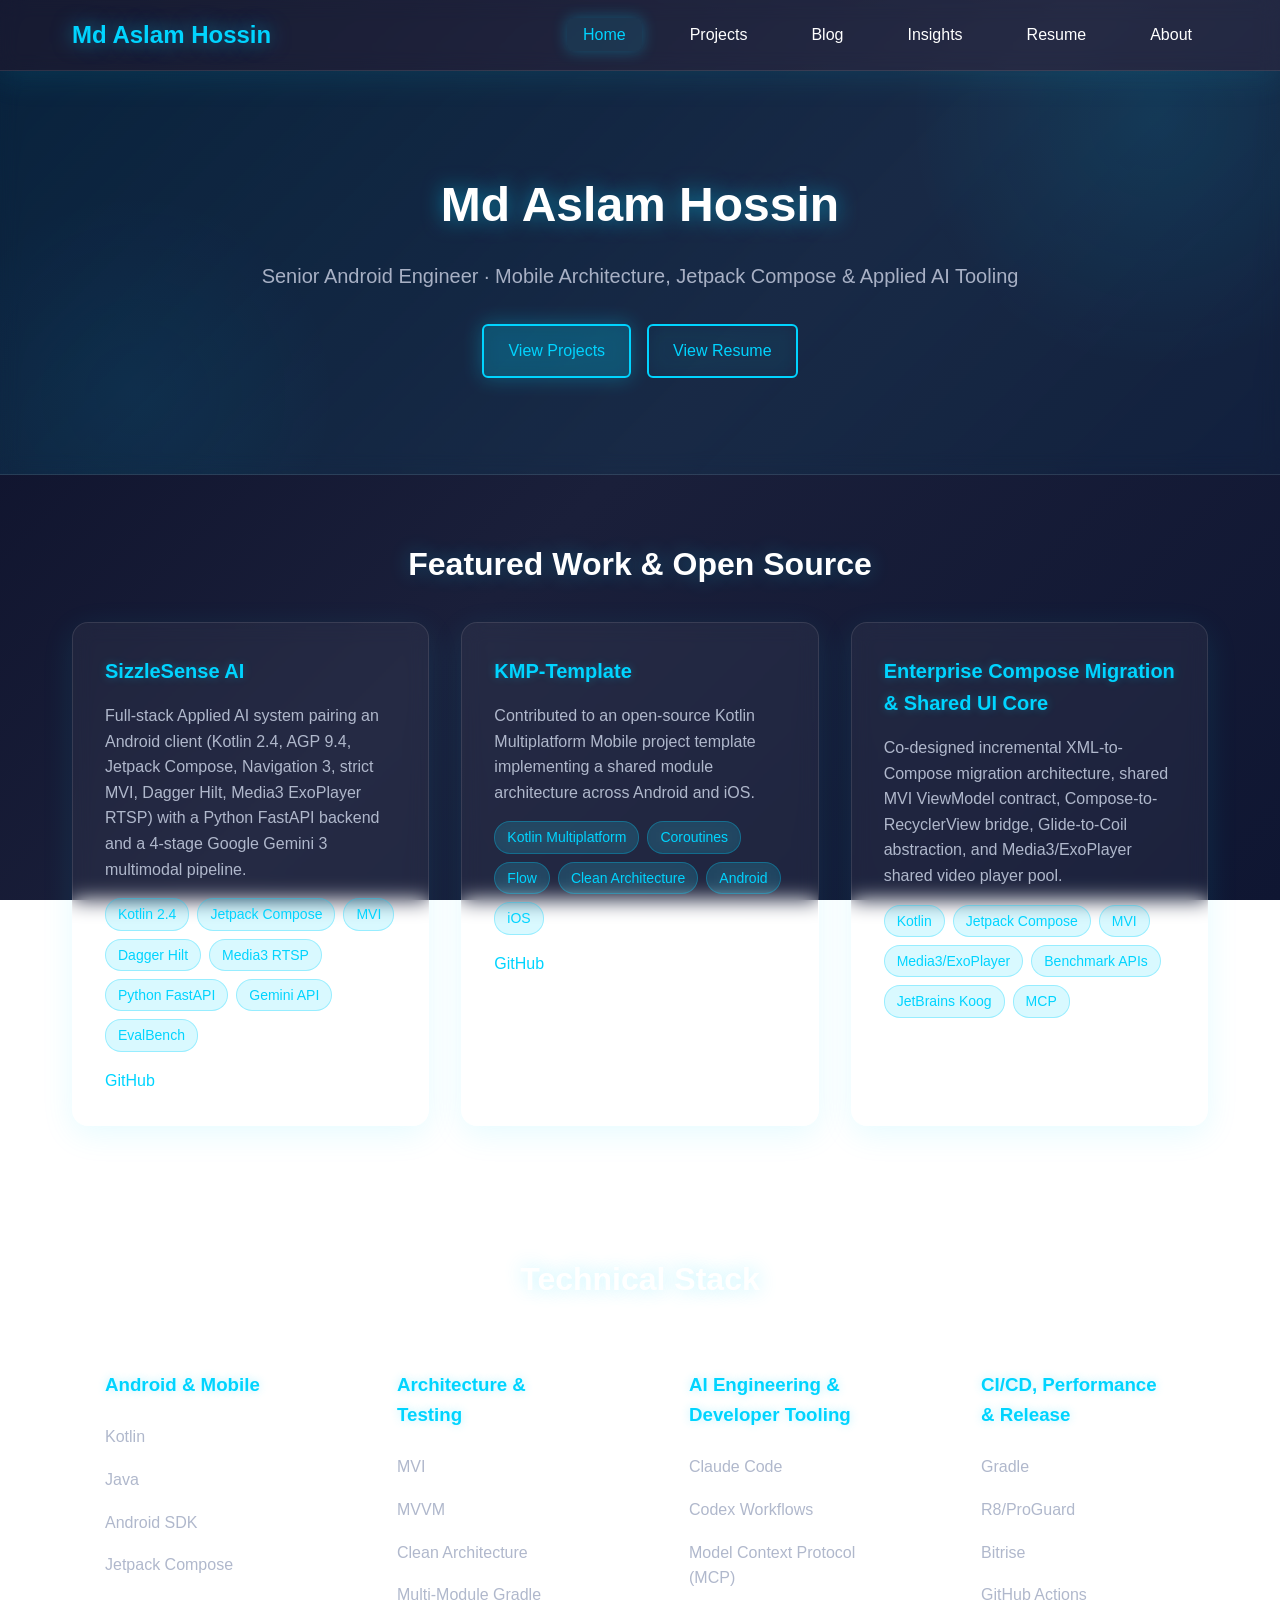
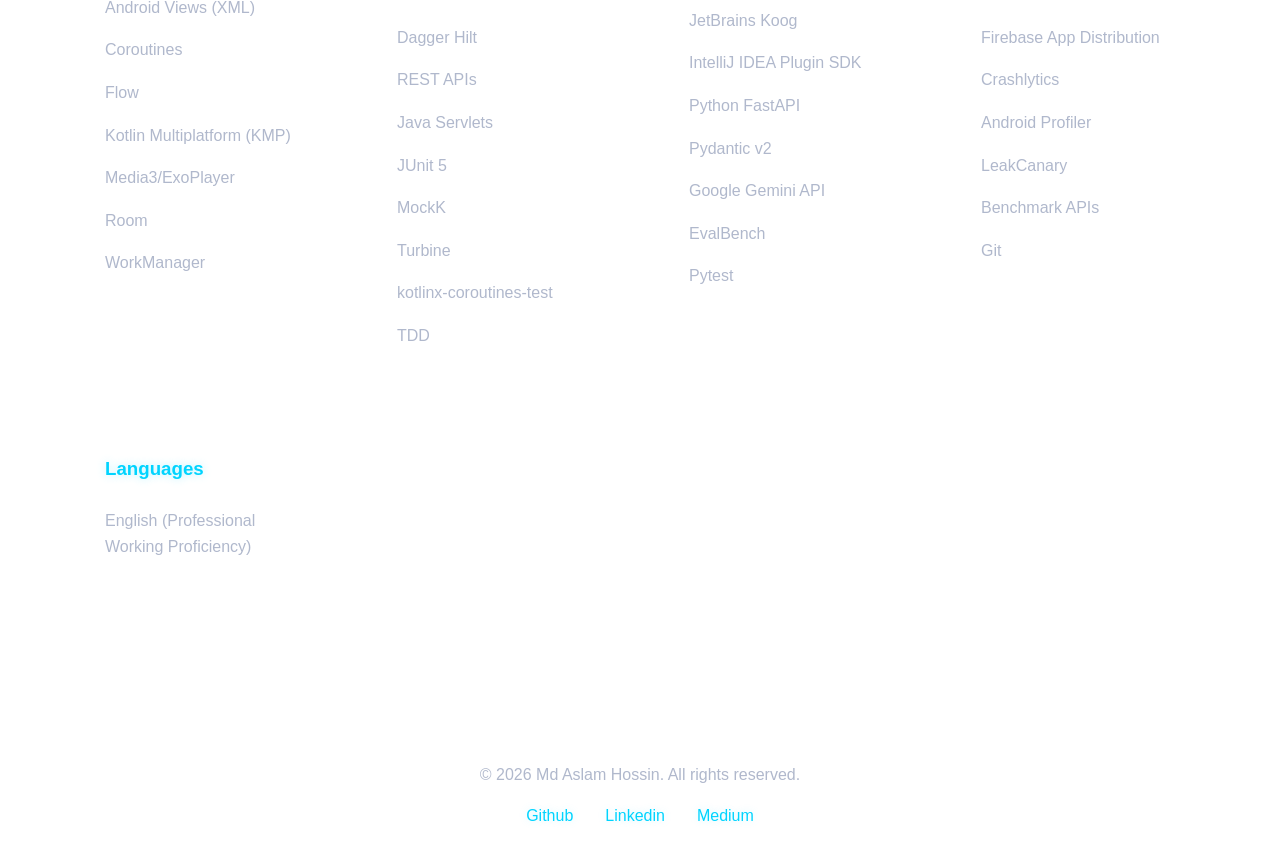
==== commit 8c854d2f: "Align spoken languages on resume page with English-only profile" ====
--- a/docs/index.html
+++ b/docs/index.html
@@ -250,8 +250,6 @@
                         
                         <li>English (Professional Working Proficiency)</li>
                         
-                        <li>Japanese (Basic)</li>
-                        
                     </ul>
                 </div>
                 
